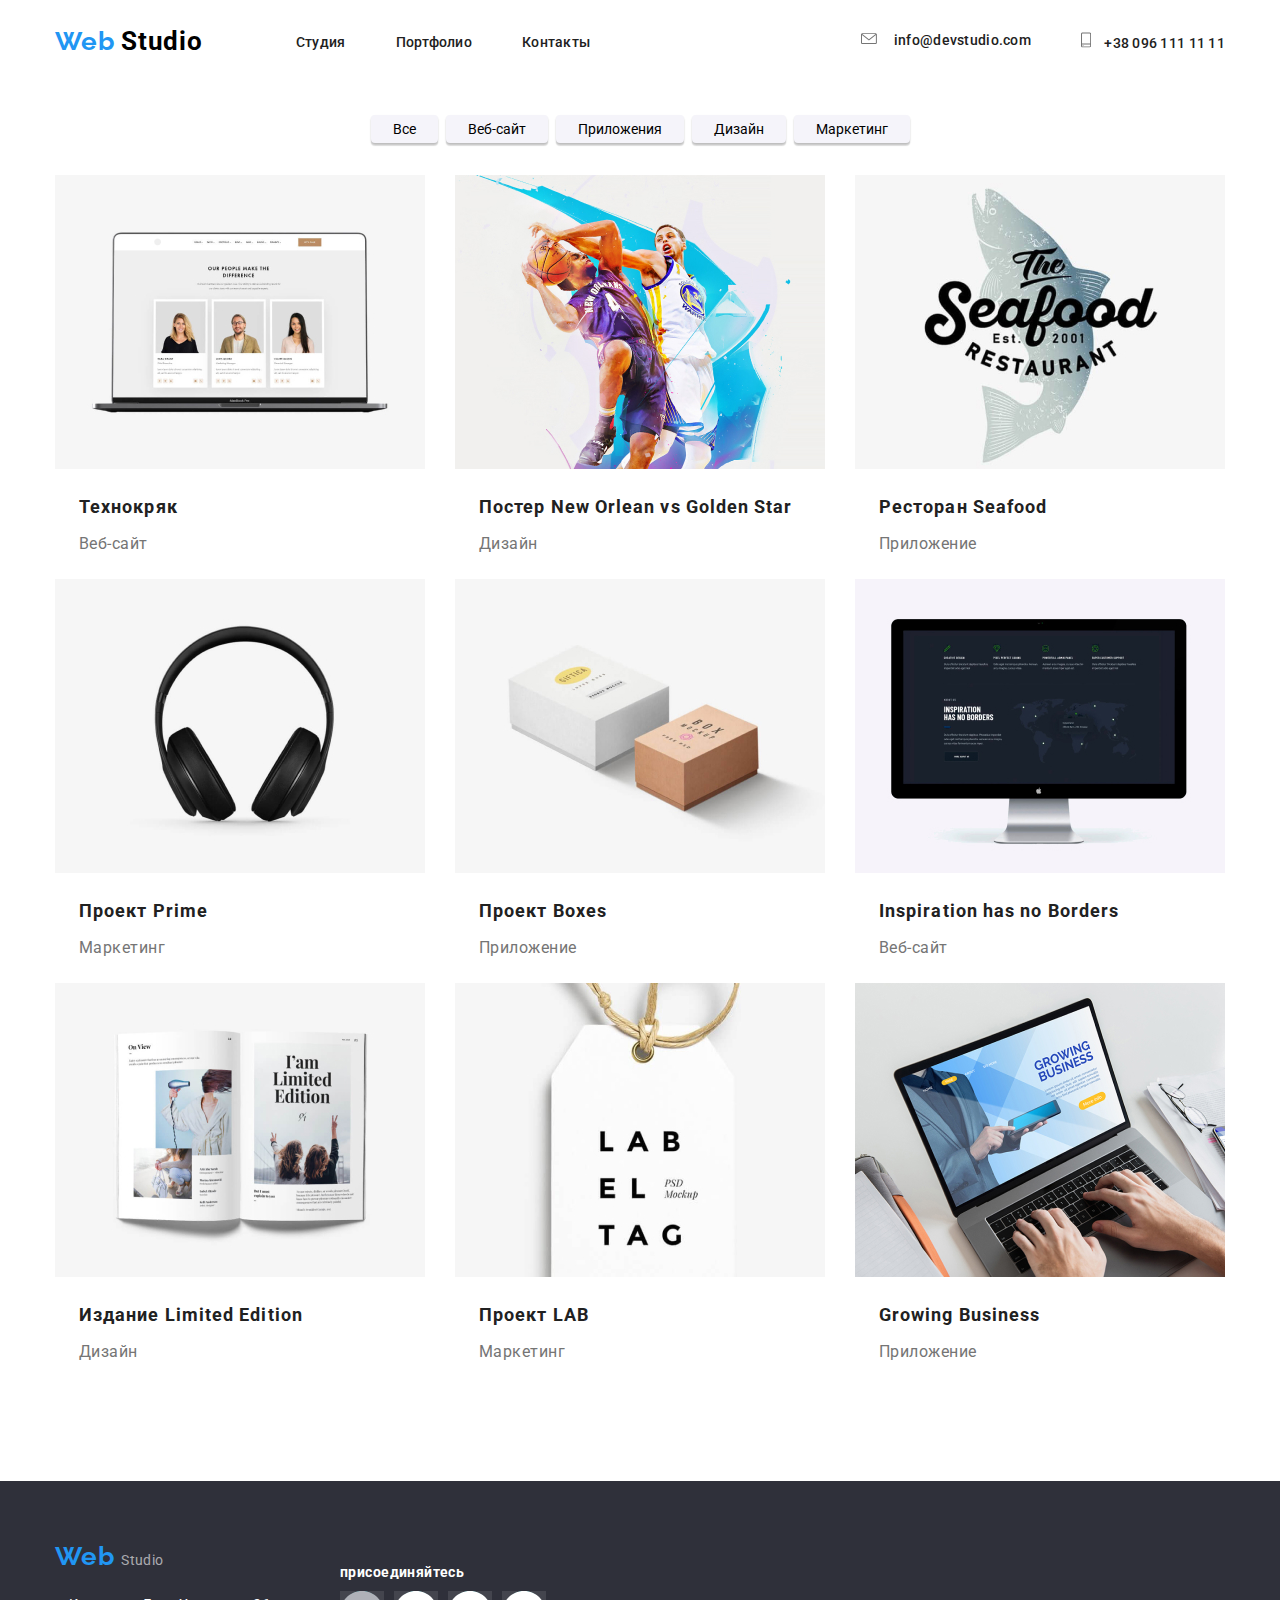
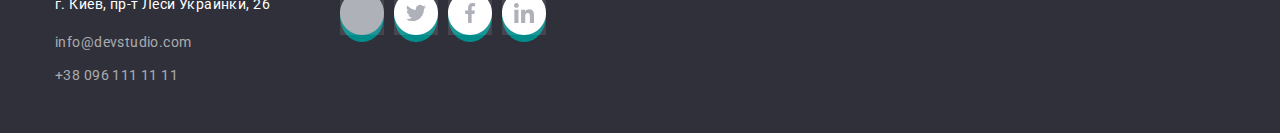
==== portpholio.html @ f2ff55b6 "dz4" ====
﻿<!DOCTYPE html>
<html lang="ru">
<head>
    <meta charset="UTF-8">
    <meta name="viewport" content="width=device-width, initial-scale=1.0">
    <title>Портфолио</title>
    <link href="https://fonts.googleapis.com/css2?family=Raleway:wght@700&family=Roboto:wght@400;500;700;900&display=swap" rel="stylesheet">
    <link rel="stylesheet" href="./style/Normalize.css">
    <link rel="stylesheet" type="text/css" href="./style/style.css">

</head>
<body>
    <header class="conteiner ">
        <nav class="flexbox nav-conteiner">
                 <a href="/" class="logo-title main-nav"> <span class="logo">Web </span>Studio </a>
                 <ul class="nav-list flexbox">
                         <li class=" main-nav-a"><a  class="nav-list" href="#!">Студия</a></li>
                         <li class=" main-nav-a"><a  class="nav-list" href="portpholio.html">Портфолио</a></li>
                         <li class=" main-nav-a"><a  class="nav-list" href="#!">Контакты</a></li>
                 </ul>
                 <ul class="nav-list flexbox flex-list">
                     <li class='nav-list-a flexbox'>
                         <a  class="nav-list" href="info@devstudio.com">
                             <svg class='svg-item' width=20 height=12>
                                 <use href="./img/symbol-defs1.svg#icon-envelope" width='16' height='12'></use>
                             </svg>
                             info@devstudio.com
                         </a>
                     </li>
                     <li class='nav-list-a  flexbox'>
                         <a  class="nav-list" href="+380961111111">
                             <svg class='svg-item' width=10 height=16>
                                 <use href="./img/symbol-defs1.svg#icon-smartphone" width='10' height=16></use>
                             </svg>
                             +38 096 111 11 11
                         </a>                
                     </li>
                 </ul>
         </nav>
     </header>
     <section class="conteiner">
	     <h1 class="title-hid">Список работ</h1>
             <ul class="nav-list flexbox nav-content">
                <li><button type="button" class="button">Все</button></li>
                <li><button type="button" class="button">Веб-сайт</button></li>
                <li><button type="button" class="button">Приложения</button></li>
                <li><button type="button" class="button">Дизайн</button></li>
                <li><button type="button" class="button">Маркетинг</button></li>
             </ul>
     </section>
     <main  class="conteiner main-marg">
         <h2 class="title-hid">Скилы</h2>
         <div>
             <ul class="flexbox ul-wrap">
                 <li class="ul-wrap-color">
                    <img src="./img/img1.jpg" alt="Технокряк" width="370">
                        <h3>Технокряк</h3>
                        <p>Веб-сайт</p>
                </li>
                 <li>
                     <img src="./img/img2.jpg" alt="Постер New Orlean vs Golden Star" width="370">
                     <h3>Постер New Orlean vs Golden Star</h3>
                     <p>Дизайн</p>    
                </li>
                 <li>
                     <img src="./img/img3.jpg" alt="Ресторан Seafood" width="370">
                     <h3>Ресторан Seafood</h3>
                     <p>Приложение</p> 
                 </li>
                <li>
                    <img src="./img/img4.jpg" alt="Проект Prime" width="370">
                    <h3>Проект Prime</h3>
                     <p>Маркетинг</p> 
                </li>
                <li>
                    <img src="./img/img5.jpg" alt="Проект Boxes" width="370">
                    <h3>Проект Boxes</h3>
                    <p>Приложение</p> 
                </li>
                <li>
                    <img src="./img/img6.jpg" alt="Inspiration has no Borders" width="370">
                    <h3>Inspiration has no Borders</h3>
                     <p>Веб-сайт</p> 
                </li>
                <li>
                    <img src="./img/img7.jpg" alt="Издание Limited Edition" width="370">
                    <h3>Издание Limited Edition</h3>
                    <p>Дизайн</p> 
                </li>
                <li>
                    <img src="./img/img8.jpg" alt="Проект LAB" width="370">
                    <h3>Проект LAB</h3>
                    <p>Маркетинг</p> 
                </li>
                <li>
                    <img src="./img/img9.jpg" alt="Growing Business" width="370">
                    <h3>Growing Business</h3>
                     <p>Приложение</p> 
                </li>
            </ul>
        </div>
     </main>
     <div class="footer-color">
        <footer class="flexbox conteiner">
            <div class="content">
                <a href="./" class="logo-title logo-color"> <span class="logo">Web </span>Studio </a>
                
                <address>
                <p>г. Киев, пр-т Леси Украинки, 26</p>
                <ul class="ul-pad">
                    <li>
                    <a href="mailto:info@devstudio.com ">info@devstudio.com</a>
                    </li>
                    <li>
                    <a href="tel:+380961111111 ">+38 096 111 11 11 </a>
                    </li>
                </ul>
                </address>
            </div>
          <div class="content-item">
              <h2>присоединяйтесь</h2>
                <ul class="flexbox icon">
                    <li class="a-conteiner">                    
                        <a href="#!">
                            <svg class="svg-items footer-item">
                                <use href="./img/symbol-defs1.svg#icon-Ellipse"></use>
                            </svg>
                        </a>
                    </li>
                    <li class="a-conteiner">
                            <a href="#!">
                                <svg class="svg-items footer-item">
                                    <use href="./img/symbol-defs1.svg#icon-twitter"></use>
                                </svg>
                            </a>
                    </li>
                    <li class="a-conteiner">                                   
                        <a href="#!">
                            <svg class="svg-items footer-item">
                                <use href="./img/symbol-defs1.svg#icon-facebook"></use>
                            </svg>
                        </a>
                    </li>
                    <li class="a-conteiner">
                            <a href="#!">
                                <svg class="svg-items footer-item">
                                    <use href="./img/symbol-defs1.svg#icon-ink"></use>
                                </svg>
                            </a>
                    </li>
                </ul>
        </div>
    </footer>
    </div>
</body>
</html>
---- style/style.css ----
html {
    box-sizing: border-box;
  }
  
  *,
  *::before,
  *::after {
    box-sizing: inherit;
  }
:root{
    /*основной цвет текста #212121*/
    --main-color:#212121;
    /* вторичный цвет текста #757575*/
    --secondary-color:#757575;
    /* цвет фона футер #2F303A */
    --footer-color:#2F303A;
    /* ховер  #2196F3*/
    --hover-color:#2196F3;
    /* белый #FFFFFF */
    --primary-white-color: #ffffff;
    /* черный #000000 */
    --primary-black-color: #000000; 
    /*цвет фона rgba(47, 48, 58, 0.8)*/ 
    --primary-rgba-color:#2F303A;
}
body{
    font-family: "Roboto",sans-serif;
    font-size: 14px;
    line-height: 1.71;
    letter-spacing: 0.03em;
    color: var(--secondary-color);
    margin: 0;
}
li{
    padding: 0px;
    margin: 0px;
    list-style-type: none;
}
.flexbox{
    display: flex;
    /* outline: 1px solid tomato; */
    margin-top: 0px;
    margin-bottom: 0px;
    padding: 0px;
}
.conteiner{
    width: 1200px;
    padding-left: 15px;
    padding-right: 15px;
    /* outline: 1px solid tomato; */
    margin-left: auto;
    margin-right: auto;
}
/*Заголовок*/
.logo-title{
    font-weight: bold;
    font-size: 26px;
    line-height: 1.19;
    letter-spacing: 0.03em;
    color: var(--primary-black-color);
    text-decoration: none;
    margin-left: 0px;
    margin-right: 93px;
}
.logo{
    font-family: 'Raleway',sans-serif;
    font-weight: bold;
    font-size: 26px;
    line-height: 1.19;
    letter-spacing: 0.03em;
    color: var(--hover-color);
}
nav{
    font-weight: 500;
    font-size: 14px;
    line-height: 1.14;
    letter-spacing: 0.02em;
    color: var(--main-color);
    padding-top: 25px;
    padding-bottom: 25px;
    
}
.logo-color{
    color:var(--primary-white-color)
}
.nav-list{
    text-decoration: none;
    font-weight: 500;
    font-size: 14px;
    line-height: 16px;
    letter-spacing: 0.02em;
    color: var(--main-color);   
    padding-top: 32px;
    padding-bottom: 32px;
    fill:#757575;
}
.nav-list-sec{
    font-family: 'Roboto',sans-serif;
    font-style: normal;
    font-weight: 500;
    font-size: 16px;
    line-height: 1.625;
    letter-spacing: 0.03em;
    color:var(--main-color);
}
.nav-list-a:nth-child(2){
    margin-left: 50px;
}
.nav-conteiner{
    align-items: center;
}
.nav-content{
    justify-content: center;    
}
.nav-content li:not(:last-child){
    margin-right: 8px;
}
.nav-content button{
    background: #F5F4FA;
    box-shadow: 0px 3px 1px rgba(0, 0, 0, 0.1), 0px 1px 2px rgba(0, 0, 0, 0.08), 0px 2px 2px rgba(0, 0, 0, 0.12);
    border-radius: 4px;
    padding: 6px 22px;
}
.svg-item{
    margin-right: 10px;    
}
.nav-list:hover,
.nav-list:focus{
    fill:var(--hover-color);
}
.conteiner-bord{
    border-bottom: 1px solid #ECECEC;
}
.main-nav-a{
    margin-top: 0px;
    margin-bottom: 0px;
    justify-content: space-around;
    margin-left: 0px;
    margin-right: 50px;
}
.main-nav-a:nth-child(3){
    margin-right: 0px;
}
.flex-list{
    display: inline-flex;
    margin-left: auto;
    margin-right: 0;
    padding-top: 0;
    padding-bottom: 0;
}
.nav-list-port{
    font-weight: 500;
    font-size: 14px;
    line-height: 16px;
    letter-spacing: 0.02em;
    color:var(--main-color);
}

/*главный текст*/
h1{
    font-family: "Roboto",sans-serif;
    font-weight: 900;
    font-size: 44px;
    line-height: 60px;
    letter-spacing: 0.06em;
    text-transform: uppercase;
    color: var(--primary-white-color);
    margin-bottom: 30px;
    margin-top: 0px;
    margin-bottom: 0px;
    justify-content: center;
}
.hero{
    max-width: 1600px;
    height: 600px;
    background-image: linear-gradient(to right, rgba(47, 48, 58, 0.4), rgba(47, 48, 58, 0.4)), url(/img/img.jpg);
    text-align: center;
    margin-left: auto;
    margin-right: auto;
}
.main-div{
    display: flex;
    margin-left: auto;
    margin-right: auto;
    align-items: center;
    /* justify-content: center; */
    flex-direction: column;
    padding-top: 200px;
}
.main-div a{
    font-weight: bold;
    font-size: 16px;
    line-height: 30px;
    text-align: center;
    letter-spacing: 0.06em;
    color: var(--primary-white-color);
}
.ul-wrap{
    flex-wrap: wrap;
}
.ul-wrap li:not(:nth-child(3n)){
    margin-right: 30px;
}
.ul-wrap img{
    display: block;
}
.ul-wrap h3{
    font-family: 'Roboto',sans-serif;
    font-style: normal;
    font-weight: bold;
    font-size: 18px;
    line-height: 2;
    letter-spacing: 0.06em;
    text-align: left;
    margin-top: 20px;
    margin-bottom: 4px;
    margin-left: 24px;
    padding-bottom: 0px;
    color: #212121;
}
.ul-wrap p{
    font-family: 'Roboto',sans-serif;
    font-style: normal;
    font-weight: normal;
    font-size: 16px;
    line-height: 1,875;
    letter-spacing: 0.03em;
    color: var(--secondary-color);

    margin-top: 0px;
    margin-bottom: 0px;
    margin-left: 24px;
    padding-bottom: 20px;
}
.ul-wrap-color{
    background: #FFFFFF;
    border: 0px solid #EEEEEE;
    box-sizing: border-box;
}
.box-conteiner{
    background-color: #F5F4FA;
    border-radius: 4px;
    min-height: 120px;
}
.box-item{
    display: flex;
    align-items: center;
    justify-content: center;
    padding: 25px 100px;
    
}
 .box-item svg{
    display: block;
}
.skills-conteiner{
    margin-top: 94px;
}
.icon{
     display: flex;
    justify-content: center;
    padding-bottom: 30px;

}
.item-conteiner{
    width: 44px;
    height: 44px;
    background-color: tomato;
}
.svg-items{
    width: 44px;
    height: 44px;
}
.title-hid{
    display: none;
    margin: 0px;
    padding: 0px;
}
.skills{
    width: 270px;
}
.skills:not(:last-child){
    margin-right: 30px;
}
.skills-title{
    font-weight: bold;
    font-size: 14px;
    line-height: 16px;
    letter-spacing: 0.03em;
    text-transform: uppercase;
    color: var(--main-color);
    text-align: center;
    margin-left: auto;
    margin-right: auto;
}
.skills>img{
    margin-bottom: 30px;
}
.skills>h3{
    margin-top:30px;
    margin-bottom: 10px;
    text-align: left;
}
.skills>p{
    margin-top: 0px;
    margin-bottom: 0px;
}
.skills-title>p{
    font-size: 14px;
    line-height: 24px;
    letter-spacing: 0.03em;
    color: var(--secondary-color);
}
.sec-two{
    font-weight: bold;
    font-size: 36px;
    line-height: 42px;
    text-align: center;
    letter-spacing: 0.03em;
    color: var(--main-color);
    margin-top: 0px;
    margin-bottom: 50px;
    padding-top: 94px;
}
.myComand{
    background: #F5F4FA;
}
.myComand-conteiner{
    margin-top: 50px;
    margin-bottom: 94px;
}
.pic-two{
    padding-bottom: 94px;
}
.pic-mar:not(:last-child){
margin-right: 30px;
}
.pic-mar>img{
    display: block;
}
.box-shadow{
    background: #FFFFFF;
    box-shadow: 0px 1px 3px rgba(0, 0, 0, 0.12), 0px 1px 1px rgba(0, 0, 0, 0.14), 0px 2px 1px rgba(0, 0, 0, 0.2);
    border-radius: 0px 0px 4px 4px;
}
/*.pic-p{
    width: 370px;
    height: 70px;
    background: var(--primary-rgba-color);
    font-weight: bold;
    font-size: 14px;
    line-height: 16px;
    text-align: center;
    letter-spacing: 0.03em;
    text-transform: uppercase;
    color: var(--primary-white-color);
    стилизация подписи на картинке
}*/
.pic{
    padding-top: 94px;
    padding-bottom: 94px;
}
.pic-item{
    display: block;
}
.pic-img-item:not(:last-child){
    margin-right: 30px;
}
.nav-team
{
    font-family: 'Roboto',sans-serif;
    font-style: normal;
    font-weight: 500;
    font-size: 16px;
    line-height: 1.19;
    text-align: center;
    letter-spacing: 0.03em;
    color: var(--main-color);
    margin-top: 0px;
    padding-bottom: 10px;
    padding-top: 30px;
}
.nav-team>h3{
    font-family: 'Roboto',sans-serif;
    font-style: normal;
    font-weight: normal;
    font-size: 16px;
    line-height: 19px;
    letter-spacing: 0.03em;
    color:var(--secondary-color);
}
div h3{
    font-family: 'Roboto',sans-serif;
    font-style: normal;
    font-weight: normal;
    font-size: 16px;
    line-height: 1.19px;
    text-align: center;
    letter-spacing: 0.03em;
    color: var(--secondary-color);
    padding-bottom: 16px;
}
div p{
    font-family: Roboto;
    font-style: normal;
    font-weight: normal;
    font-size: 16px;
    line-height: 1.88;
    letter-spacing: 0.03em;
    color: var(--secondary-color);
}
.main-marg{
    margin-bottom: 94px;
}
.client{
    display:flex;
    width: 170px;
    height: 90px;
    align-items: center;
    justify-content: center;
    fill: #afb1b8;
    border: 1px solid #afb1b8;
    border-radius: 4px;
    fill: #afb1b8;
}
.footer-item{
    background-color: rgba(255, 255, 255, 0.1);
    /* border-radius:50%; */
}
.footer-color{
    background: var(--footer-color);
}
footer{
    width: 1600px;
    height: 252px;
    background: var(--footer-color);
}
footer h2{
    font-family: 'Roboto',sans-serif;
    font-style: bold;
    font-size: 14px;
    line-height: 1.14;
    line-height: 100%;
    text-align: left; 
    vertical-align: top;
    letter-spacing: 3%;
    color:#FFFFFF;    
}
.content-item{
    padding-left: 70px;
    padding-top: 72px;
}
.ul-pad{
    padding-left: 0;
    margin-top: 0px;
    margin-bottom: 0px;
}
.content{
    padding-top: 60px;
}
.content p{
    font-family: 'Roboto',sans-serif;
    font-style: normal;
    font-weight: normal;
    font-size: 14px;
    line-height: 1.71;
    letter-spacing: 0.03em;
    color:var(--primary-white-color);
    margin-top: 20px;
}
.content li{
    margin-top: 9px;
}
.content a{
    font-family: 'Roboto',sans-serif;
    font-style: normal;
    font-weight: normal;
    font-size: 14px;
    line-height: 1.71;
    letter-spacing: 0.03em;
    color: rgba(255, 255, 255, 0.6);
    text-decoration: none;
}
.nav-list>li>a:hover,
.nav-list>li>a+svg:focus{
    color: var(--hover-color);
    padding-bottom: 28px;
    border-bottom:5px solid var(--hover-color);
    /* fill:red; */
}
.nav-list>li>button:hover,
.nav-list>li>button:focus{
    color: var(--primary-white-color);
    background-color: var(--hover-color);
}
button{
    background-color: #F5F4FA;
    border: 0px;
    border-radius: 5px;
}
.client:hover,
.client:focus{
    fill:var(--hover-color);
    border: 1px solid var(--hover-color);
}
.icons li:not(:last-child){
    margin-right: 30px;

}
.icons{
    padding-bottom: 94px;
}
.icon li:not(:last-child){
    margin-right: 10px;

}
.a-conteiner{
    width: 44;
    height: 44;
    background-color: darkcyan;
   fill: #afb1b8;
   border-radius: 50%;
}

.a-conteiner:focus .svg-items{
    fill: #F5F4FA;
}
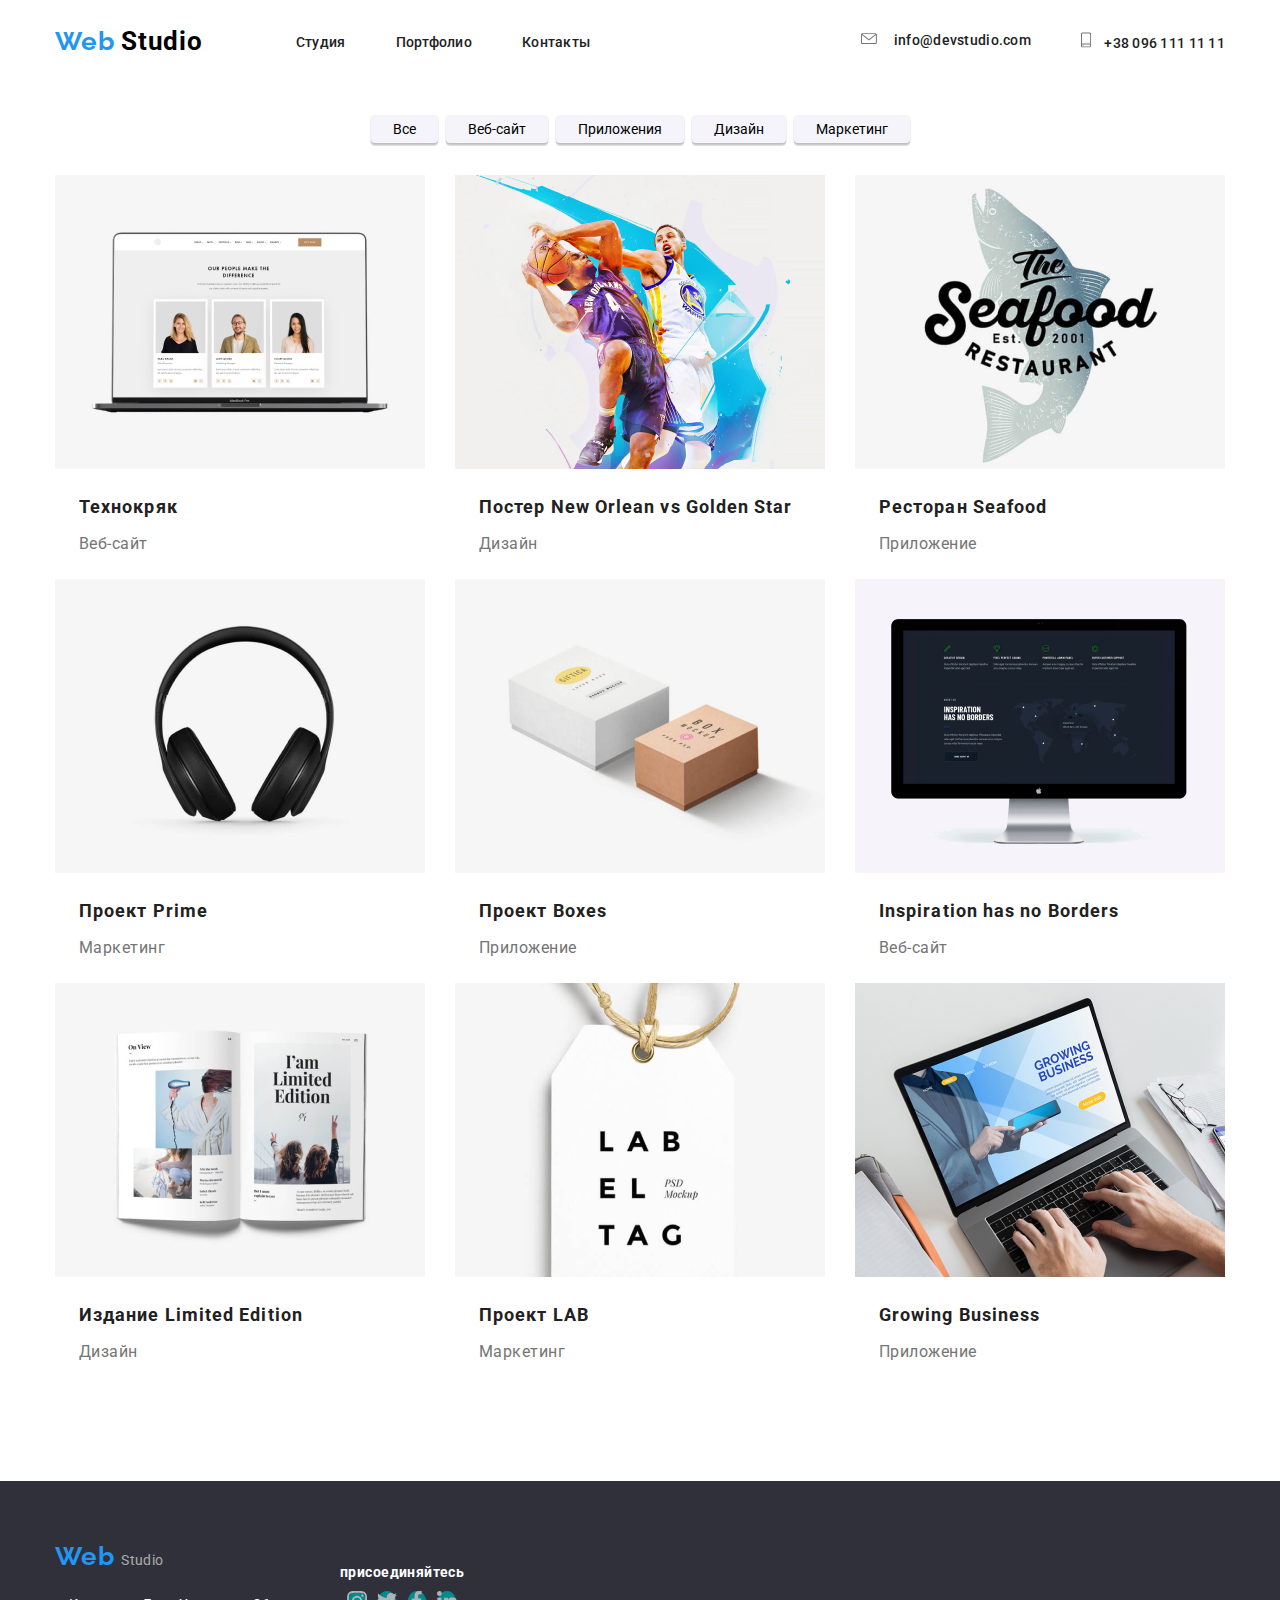
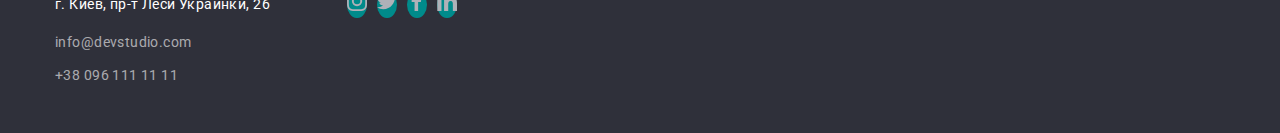
==== commit 899099c4: "Add files via upload" ====
--- a/portpholio.html
+++ b/portpholio.html
@@ -1,156 +1,156 @@
-﻿<!DOCTYPE html>
-<html lang="ru">
-<head>
-    <meta charset="UTF-8">
-    <meta name="viewport" content="width=device-width, initial-scale=1.0">
-    <title>Портфолио</title>
-    <link href="https://fonts.googleapis.com/css2?family=Raleway:wght@700&family=Roboto:wght@400;500;700;900&display=swap" rel="stylesheet">
-    <link rel="stylesheet" href="./style/Normalize.css">
-    <link rel="stylesheet" type="text/css" href="./style/style.css">
-
-</head>
-<body>
-    <header class="conteiner ">
-        <nav class="flexbox nav-conteiner">
-                 <a href="/" class="logo-title main-nav"> <span class="logo">Web </span>Studio </a>
-                 <ul class="nav-list flexbox">
-                         <li class=" main-nav-a"><a  class="nav-list" href="#!">Студия</a></li>
-                         <li class=" main-nav-a"><a  class="nav-list" href="portpholio.html">Портфолио</a></li>
-                         <li class=" main-nav-a"><a  class="nav-list" href="#!">Контакты</a></li>
-                 </ul>
-                 <ul class="nav-list flexbox flex-list">
-                     <li class='nav-list-a flexbox'>
-                         <a  class="nav-list" href="info@devstudio.com">
-                             <svg class='svg-item' width=20 height=12>
-                                 <use href="./img/symbol-defs1.svg#icon-envelope" width='16' height='12'></use>
-                             </svg>
-                             info@devstudio.com
-                         </a>
-                     </li>
-                     <li class='nav-list-a  flexbox'>
-                         <a  class="nav-list" href="+380961111111">
-                             <svg class='svg-item' width=10 height=16>
-                                 <use href="./img/symbol-defs1.svg#icon-smartphone" width='10' height=16></use>
-                             </svg>
-                             +38 096 111 11 11
-                         </a>                
-                     </li>
-                 </ul>
-         </nav>
-     </header>
-     <section class="conteiner">
-	     <h1 class="title-hid">Список работ</h1>
-             <ul class="nav-list flexbox nav-content">
-                <li><button type="button" class="button">Все</button></li>
-                <li><button type="button" class="button">Веб-сайт</button></li>
-                <li><button type="button" class="button">Приложения</button></li>
-                <li><button type="button" class="button">Дизайн</button></li>
-                <li><button type="button" class="button">Маркетинг</button></li>
-             </ul>
-     </section>
-     <main  class="conteiner main-marg">
-         <h2 class="title-hid">Скилы</h2>
-         <div>
-             <ul class="flexbox ul-wrap">
-                 <li class="ul-wrap-color">
-                    <img src="./img/img1.jpg" alt="Технокряк" width="370">
-                        <h3>Технокряк</h3>
-                        <p>Веб-сайт</p>
-                </li>
-                 <li>
-                     <img src="./img/img2.jpg" alt="Постер New Orlean vs Golden Star" width="370">
-                     <h3>Постер New Orlean vs Golden Star</h3>
-                     <p>Дизайн</p>    
-                </li>
-                 <li>
-                     <img src="./img/img3.jpg" alt="Ресторан Seafood" width="370">
-                     <h3>Ресторан Seafood</h3>
-                     <p>Приложение</p> 
-                 </li>
-                <li>
-                    <img src="./img/img4.jpg" alt="Проект Prime" width="370">
-                    <h3>Проект Prime</h3>
-                     <p>Маркетинг</p> 
-                </li>
-                <li>
-                    <img src="./img/img5.jpg" alt="Проект Boxes" width="370">
-                    <h3>Проект Boxes</h3>
-                    <p>Приложение</p> 
-                </li>
-                <li>
-                    <img src="./img/img6.jpg" alt="Inspiration has no Borders" width="370">
-                    <h3>Inspiration has no Borders</h3>
-                     <p>Веб-сайт</p> 
-                </li>
-                <li>
-                    <img src="./img/img7.jpg" alt="Издание Limited Edition" width="370">
-                    <h3>Издание Limited Edition</h3>
-                    <p>Дизайн</p> 
-                </li>
-                <li>
-                    <img src="./img/img8.jpg" alt="Проект LAB" width="370">
-                    <h3>Проект LAB</h3>
-                    <p>Маркетинг</p> 
-                </li>
-                <li>
-                    <img src="./img/img9.jpg" alt="Growing Business" width="370">
-                    <h3>Growing Business</h3>
-                     <p>Приложение</p> 
-                </li>
-            </ul>
-        </div>
-     </main>
-     <div class="footer-color">
-        <footer class="flexbox conteiner">
-            <div class="content">
-                <a href="./" class="logo-title logo-color"> <span class="logo">Web </span>Studio </a>
-                
-                <address>
-                <p>г. Киев, пр-т Леси Украинки, 26</p>
-                <ul class="ul-pad">
-                    <li>
-                    <a href="mailto:info@devstudio.com ">info@devstudio.com</a>
-                    </li>
-                    <li>
-                    <a href="tel:+380961111111 ">+38 096 111 11 11 </a>
-                    </li>
-                </ul>
-                </address>
-            </div>
-          <div class="content-item">
-              <h2>присоединяйтесь</h2>
-                <ul class="flexbox icon">
-                    <li class="a-conteiner">                    
-                        <a href="#!">
-                            <svg class="svg-items footer-item">
-                                <use href="./img/symbol-defs1.svg#icon-Ellipse"></use>
-                            </svg>
-                        </a>
-                    </li>
-                    <li class="a-conteiner">
-                            <a href="#!">
-                                <svg class="svg-items footer-item">
-                                    <use href="./img/symbol-defs1.svg#icon-twitter"></use>
-                                </svg>
-                            </a>
-                    </li>
-                    <li class="a-conteiner">                                   
-                        <a href="#!">
-                            <svg class="svg-items footer-item">
-                                <use href="./img/symbol-defs1.svg#icon-facebook"></use>
-                            </svg>
-                        </a>
-                    </li>
-                    <li class="a-conteiner">
-                            <a href="#!">
-                                <svg class="svg-items footer-item">
-                                    <use href="./img/symbol-defs1.svg#icon-ink"></use>
-                                </svg>
-                            </a>
-                    </li>
-                </ul>
-        </div>
-    </footer>
-    </div>
-</body>
+﻿<!DOCTYPE html>
+<html lang="ru">
+<head>
+    <meta charset="UTF-8">
+    <meta name="viewport" content="width=device-width, initial-scale=1.0">
+    <title>Портфолио</title>
+    <link href="https://fonts.googleapis.com/css2?family=Raleway:wght@700&family=Roboto:wght@400;500;700;900&display=swap" rel="stylesheet">
+    <link rel="stylesheet" href="./style/Normalize.css">
+    <link rel="stylesheet" type="text/css" href="./style/style.css">
+
+</head>
+<body>
+    <header class="conteiner ">
+        <nav class="flexbox nav-conteiner">
+                 <a href="/" class="logo-title main-nav"> <span class="logo">Web </span>Studio </a>
+                 <ul class="nav-list flexbox">
+                         <li class=" main-nav-a"><a  class="nav-list" href="#!">Студия</a></li>
+                         <li class=" main-nav-a"><a  class="nav-list" href="portpholio.html">Портфолио</a></li>
+                         <li class=" main-nav-a"><a  class="nav-list" href="#!">Контакты</a></li>
+                 </ul>
+                 <ul class="nav-list flexbox flex-list">
+                     <li class='nav-list-a flexbox'>
+                         <a  class="nav-list" href="info@devstudio.com">
+                             <svg class='svg-item' width=20 height=12>
+                                 <use href="./img/symbol-defs1.svg#icon-envelope" width='16' height='12'></use>
+                             </svg>
+                             info@devstudio.com
+                         </a>
+                     </li>
+                     <li class='nav-list-a  flexbox'>
+                         <a  class="nav-list" href="+380961111111">
+                             <svg class='svg-item' width=10 height=16>
+                                 <use href="./img/symbol-defs1.svg#icon-smartphone" width='10' height=16></use>
+                             </svg>
+                             +38 096 111 11 11
+                         </a>                
+                     </li>
+                 </ul>
+         </nav>
+     </header>
+     <section class="conteiner">
+	     <h1 class="title-hid">Список работ</h1>
+             <ul class="nav-list flexbox nav-content">
+                <li><button type="button" class="button">Все</button></li>
+                <li><button type="button" class="button">Веб-сайт</button></li>
+                <li><button type="button" class="button">Приложения</button></li>
+                <li><button type="button" class="button">Дизайн</button></li>
+                <li><button type="button" class="button">Маркетинг</button></li>
+             </ul>
+     </section>
+     <main  class="conteiner main-marg">
+         <h2 class="title-hid">Скилы</h2>
+         <div>
+             <ul class="flexbox ul-wrap">
+                 <li class="ul-wrap-color">
+                    <img src="./img/img1.jpg" alt="Технокряк" width="370">
+                        <h3>Технокряк</h3>
+                        <p>Веб-сайт</p>
+                </li>
+                 <li>
+                     <img src="./img/img2.jpg" alt="Постер New Orlean vs Golden Star" width="370">
+                     <h3>Постер New Orlean vs Golden Star</h3>
+                     <p>Дизайн</p>    
+                </li>
+                 <li>
+                     <img src="./img/img3.jpg" alt="Ресторан Seafood" width="370">
+                     <h3>Ресторан Seafood</h3>
+                     <p>Приложение</p> 
+                 </li>
+                <li>
+                    <img src="./img/img4.jpg" alt="Проект Prime" width="370">
+                    <h3>Проект Prime</h3>
+                     <p>Маркетинг</p> 
+                </li>
+                <li>
+                    <img src="./img/img5.jpg" alt="Проект Boxes" width="370">
+                    <h3>Проект Boxes</h3>
+                    <p>Приложение</p> 
+                </li>
+                <li>
+                    <img src="./img/img6.jpg" alt="Inspiration has no Borders" width="370">
+                    <h3>Inspiration has no Borders</h3>
+                     <p>Веб-сайт</p> 
+                </li>
+                <li>
+                    <img src="./img/img7.jpg" alt="Издание Limited Edition" width="370">
+                    <h3>Издание Limited Edition</h3>
+                    <p>Дизайн</p> 
+                </li>
+                <li>
+                    <img src="./img/img8.jpg" alt="Проект LAB" width="370">
+                    <h3>Проект LAB</h3>
+                    <p>Маркетинг</p> 
+                </li>
+                <li>
+                    <img src="./img/img9.jpg" alt="Growing Business" width="370">
+                    <h3>Growing Business</h3>
+                     <p>Приложение</p> 
+                </li>
+            </ul>
+        </div>
+     </main>
+     <div class="footer-color">
+        <footer class="flexbox conteiner">
+            <div class="content">
+                <a href="./" class="logo-title logo-color"> <span class="logo">Web </span>Studio </a>
+                
+                <address>
+                <p>г. Киев, пр-т Леси Украинки, 26</p>
+                <ul class="ul-pad">
+                    <li>
+                    <a href="mailto:info@devstudio.com ">info@devstudio.com</a>
+                    </li>
+                    <li>
+                    <a href="tel:+380961111111 ">+38 096 111 11 11 </a>
+                    </li>
+                </ul>
+                </address>
+            </div>
+          <div class="content-item">
+              <h2>присоединяйтесь</h2>
+              <ul class="flexbox icon">
+                <li class="a-conteiner">                    
+                    <a href="#!" class="svg-items svg-items-color">
+                        <svg width=20 height=20>
+                            <use href="./img/sprite.svg#icon-instagram"></use>
+                        </svg>
+                    </a>
+                </li>
+                <li class="a-conteiner">
+                        <a href="#!" class="svg-items svg-items-color">
+                            <svg width=20 height=20>
+                                <use href="./img/sprite.svg#icon-Twitter"></use>
+                            </svg>
+                        </a>
+                </li>
+                <li class="a-conteiner">                                   
+                    <a href="#!" class="svg-items svg-items-color">
+                        <svg width=20 height=20>
+                            <use href="./img/sprite.svg#icon-Facebook"></use>
+                        </svg>
+                    </a>
+                </li>
+                <li class="a-conteiner">
+                    <a href="#!" class="svg-items svg-items-color">
+                        <svg width=20 height=20>
+                            <use href="./img/sprite.svg#icon-linkedin"></use>
+                        </svg>
+                    </a>
+                </li>
+            </ul>
+        </div>
+    </footer>
+    </div>
+</body>
 </html>